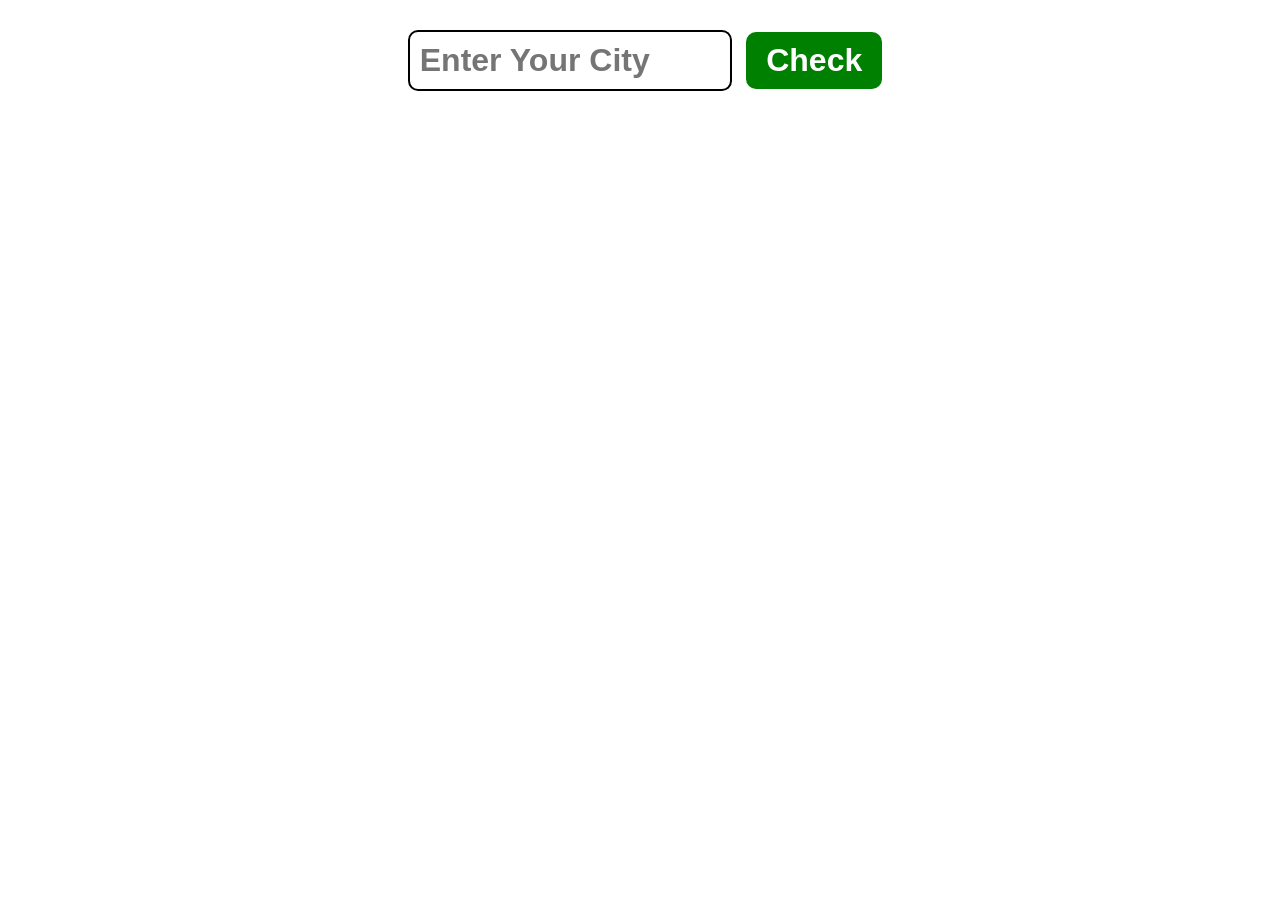
==== Weather-App/index.html @ 9708385b "complete weather app Project" ====
<!DOCTYPE html>
<html lang="en">
  <head>
    <meta charset="UTF-8" />
    <meta name="viewport" content="width=device-width, initial-scale=1.0" />
    <title>weather-App</title>
    <link rel="stylesheet" href="./style.css">
  </head>
  <body>
    <form class="weatherForm">
      <input type="text" placeholder="Enter Your City" class="cityInput" />
      <button type="submit">Check</button>
    </form>
    <div class="card" style="display: none;">


    </div>
  </body>
  <script src="./script.js"></script>
</html>
---- Weather-App/style.css ----
body{
    font-family: Arial, Helvetica, sans-serif;
    background-color: hsl(0%, 0%, 95%);
    margin: 0;
    display: flex;
    flex-direction: column;
    align-items: center;

}

.weatherForm{
    margin: 20px;
}
.cityInput{
    padding: 10px;
    font-size: 2rem;
    font-weight: bold;
    border: 2px solid black;
    border-radius: 10px;
    margin: 10px;
    width: 300px;
}

button[type = "submit"]{
    padding: 10px 20px;
    font-weight: bold;
    font-size: 2rem;
    background-color: green;
    color: white;
    border: none;
    cursor: pointer;
    border-radius: 10px;
}

button[type = "submit"]:hover{
    background-color: #000900;
}

.card{
    background: linear-gradient(180deg, hsl(210, 100%, 75%),hsl(40, 100%, 75%));
    padding: 50px;
    box-shadow: 2px 2px 5px hsla(0, 0%, 0, 5);
    min-width: 300px;
    display: flex;
    flex-direction: column;
    align-items: center;

}

h1{
    font-size: 3.5rem;
    margin: 0;
    margin-bottom: 25px;

}

p{
    font-size: 1.5rem;
    margin: 5px 0;
}

.cityDisplay, .tempDisplay{
    font-size: 3.5rem;
    font-weight: bold;
    color: hsla(0, 0%, 0%, 0.75);
    margin-bottom: 25px;
}

.humidityDisplay{
    font-weight: bold;
    margin-bottom: 25px;
}
.descDisplay{
    font-style: italic;
    font-weight: bold;
    font-size: 2rem;
}

.weatherEmoji{
    margin: 0;
    font-size: 7.5rem;
}

.errorDisplay{
    font-size: 2.5rem;
    font-weight: bold;
    color: hsla(0, 0%, 0, 0.75);
}
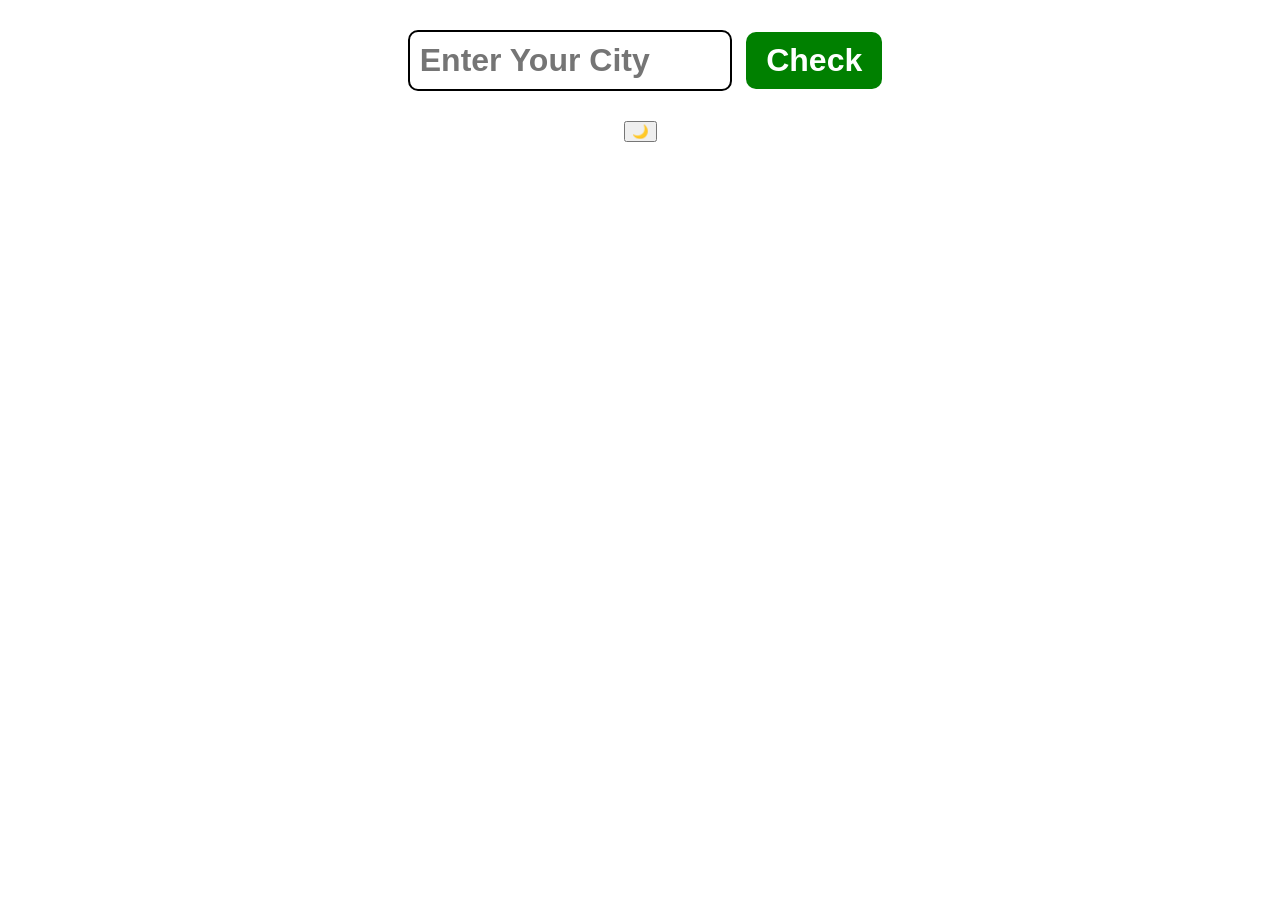
==== commit 08dc53ef: "Add a dark mode function" ====
--- a/Weather-App/index.html
+++ b/Weather-App/index.html
@@ -4,17 +4,18 @@
     <meta charset="UTF-8" />
     <meta name="viewport" content="width=device-width, initial-scale=1.0" />
     <title>weather-App</title>
-    <link rel="stylesheet" href="./style.css">
+    <link rel="stylesheet" href="./style.css" />
   </head>
   <body>
     <form class="weatherForm">
       <input type="text" placeholder="Enter Your City" class="cityInput" />
       <button type="submit">Check</button>
+    
     </form>
-    <div class="card" style="display: none;">
+    <div class="card" style="display: none">
+    </div>
+    <button id="themeToggle">🌙</button>
 
-
-    </div>
   </body>
   <script src="./script.js"></script>
 </html>
--- a/Weather-App/style.css
+++ b/Weather-App/style.css
@@ -5,8 +5,20 @@
     display: flex;
     flex-direction: column;
     align-items: center;
+}
 
+body.dark {
+  background: #121212;
+  color: #f1f1f1;
 }
+#themeToggle{
+    cursor: pointer;
+}
+
+body.dark .card {
+  background: #1e1e1e;
+}
+
 
 .weatherForm{
     margin: 20px;
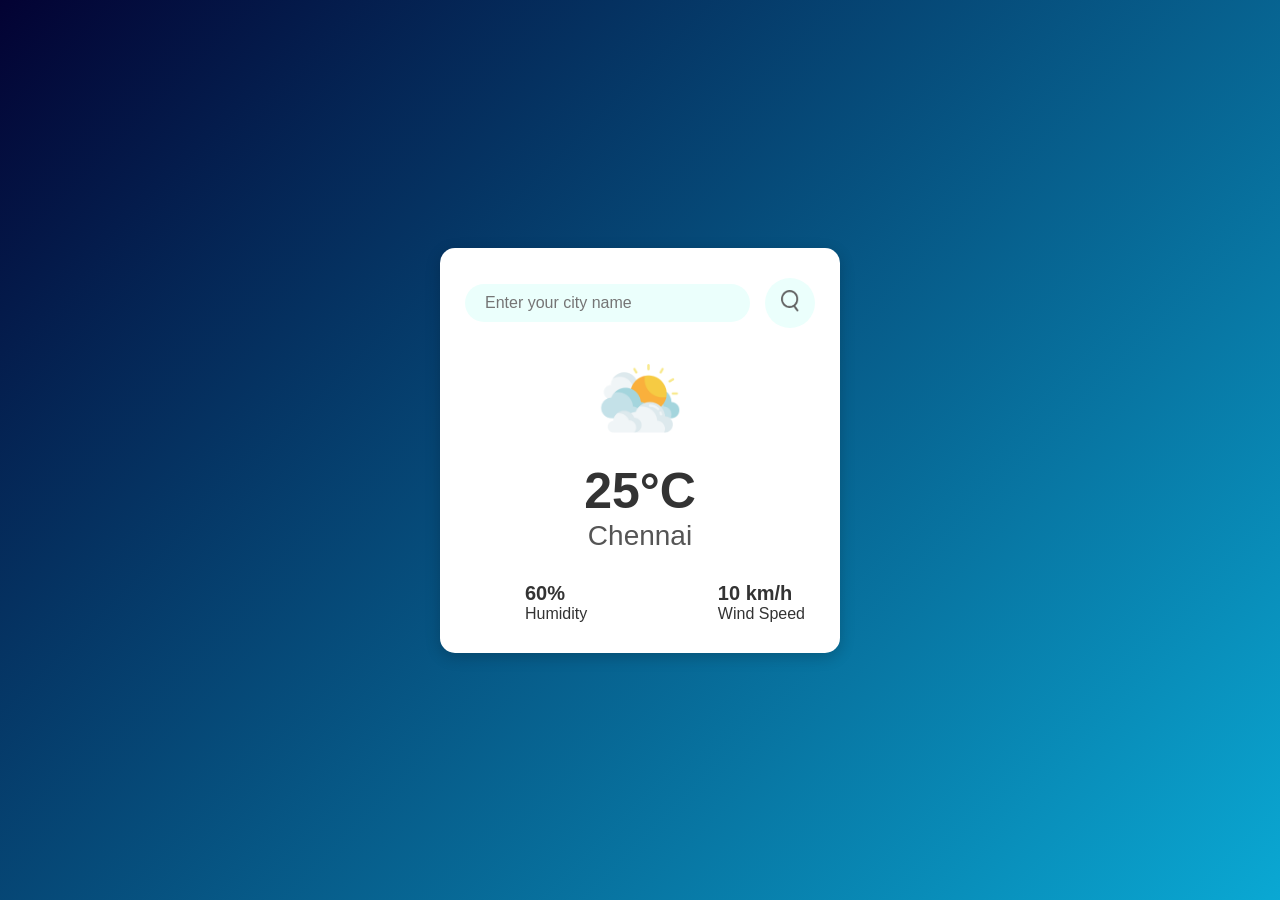
==== commit f6cc2341: "Added some project for javascript project will be show in the same folder" ====
--- a/Weather-App/index.html
+++ b/Weather-App/index.html
@@ -3,19 +3,50 @@
   <head>
     <meta charset="UTF-8" />
     <meta name="viewport" content="width=device-width, initial-scale=1.0" />
-    <title>weather-App</title>
-    <link rel="stylesheet" href="./style.css" />
+    <title>Weather App</title>
+    <link rel="stylesheet" href="./css/style.css" />
   </head>
   <body>
-    <form class="weatherForm">
-      <input type="text" placeholder="Enter Your City" class="cityInput" />
-      <button type="submit">Check</button>
-    
-    </form>
-    <div class="card" style="display: none">
+    <div class="card">
+      <div class="search">
+        <input
+          type="text"
+          id="cityInput"
+          placeholder="Enter your city name"
+          spellcheck="false"
+        />
+        <button id="searchBtn">
+          <img src="./images/search.png" alt="Search" />
+        </button>
+      </div>
+
+      <div class="weather">
+        <img
+          src="./images/clouds.png"
+          class="weather-icon"
+          alt="Weather Icon"
+        />
+        <h1 class="temp">25°C</h1>
+        <h2 class="city">Chennai</h2>
+
+        <div class="details">
+          <div class="col">
+            <img src="./images/humidity.png" alt="Humidity" />
+            <div>
+              <p class="humidity">60%</p>
+              <p>Humidity</p>
+            </div>
+          </div>
+          <div class="col">
+            <img src="./images/wind.png" alt="Wind" />
+            <div>
+              <p class="wind">10 km/h</p>
+              <p>Wind Speed</p>
+            </div>
+          </div>
+        </div>
+      </div>
     </div>
-    <button id="themeToggle">🌙</button>
-
   </body>
-  <script src="./script.js"></script>
+  <script src="./javascript/script.js"></script>
 </html>
--- a/Weather-App/css/style.css
+++ b/Weather-App/css/style.css
@@ -0,0 +1,97 @@
+* {
+  margin: 0;
+  padding: 0;
+  box-sizing: border-box;
+  font-family: "Poppins", sans-serif;
+}
+
+body {
+  background: linear-gradient(135deg, #030233, #0aa8d3);
+  min-height: 100vh;
+  display: flex;
+  justify-content: center;
+  align-items: center;
+}
+
+.card {
+  width: 400px;
+  background: #fff;
+  color: #333;
+  border-radius: 15px;
+  padding: 30px 25px;
+  text-align: center;
+  box-shadow: 0 4px 15px rgba(0, 0, 0, 0.2);
+}
+
+.search {
+  display: flex;
+  align-items: center;
+  justify-content: space-between;
+}
+
+.search input {
+  flex: 1;
+  border: none;
+  outline: none;
+  background: #ebfffc;
+  color: #555;
+  padding: 10px 20px;
+  border-radius: 25px;
+  font-size: 16px;
+  margin-right: 15px;
+}
+
+.search button {
+  border: none;
+  outline: none;
+  background: #ebfffc;
+  border-radius: 50%;
+  width: 50px;
+  height: 50px;
+  cursor: pointer;
+}
+
+.search button img {
+  width: 18px;
+}
+
+.weather-icon {
+  width: 100px;
+  margin-top: 20px;
+}
+
+.weather h1 {
+  font-size: 50px;
+  margin-top: 10px;
+}
+
+.weather h2 {
+  font-size: 28px;
+  font-weight: 400;
+  color: #555;
+}
+
+.details {
+  display: flex;
+  align-items: center;
+  justify-content: space-between;
+  margin-top: 30px;
+  padding: 0 10px;
+}
+
+.col {
+  display: flex;
+  align-items: center;
+  text-align: left;
+}
+
+.col img {
+  width: 40px;
+  margin-right: 10px;
+}
+
+.humidity, .wind {
+  font-size: 20px;
+  font-weight: bold;
+  color: #333;
+}
